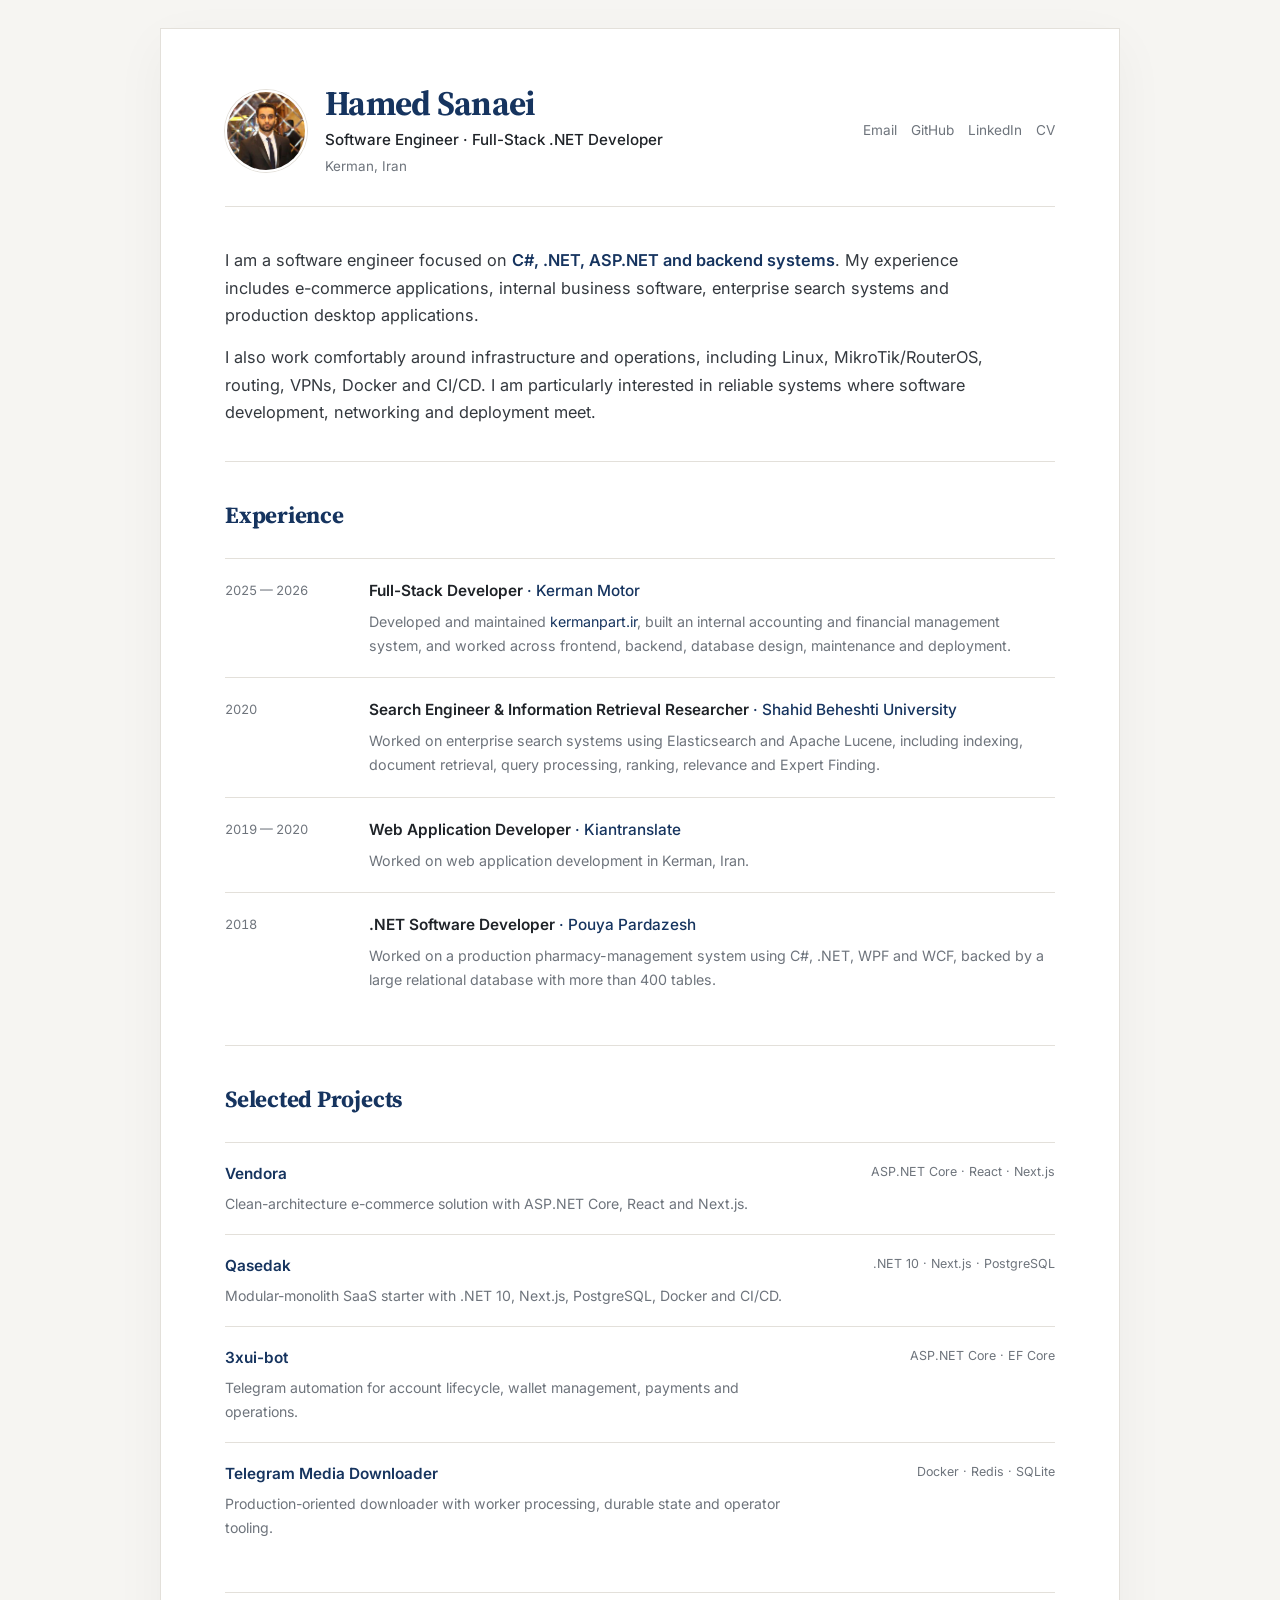
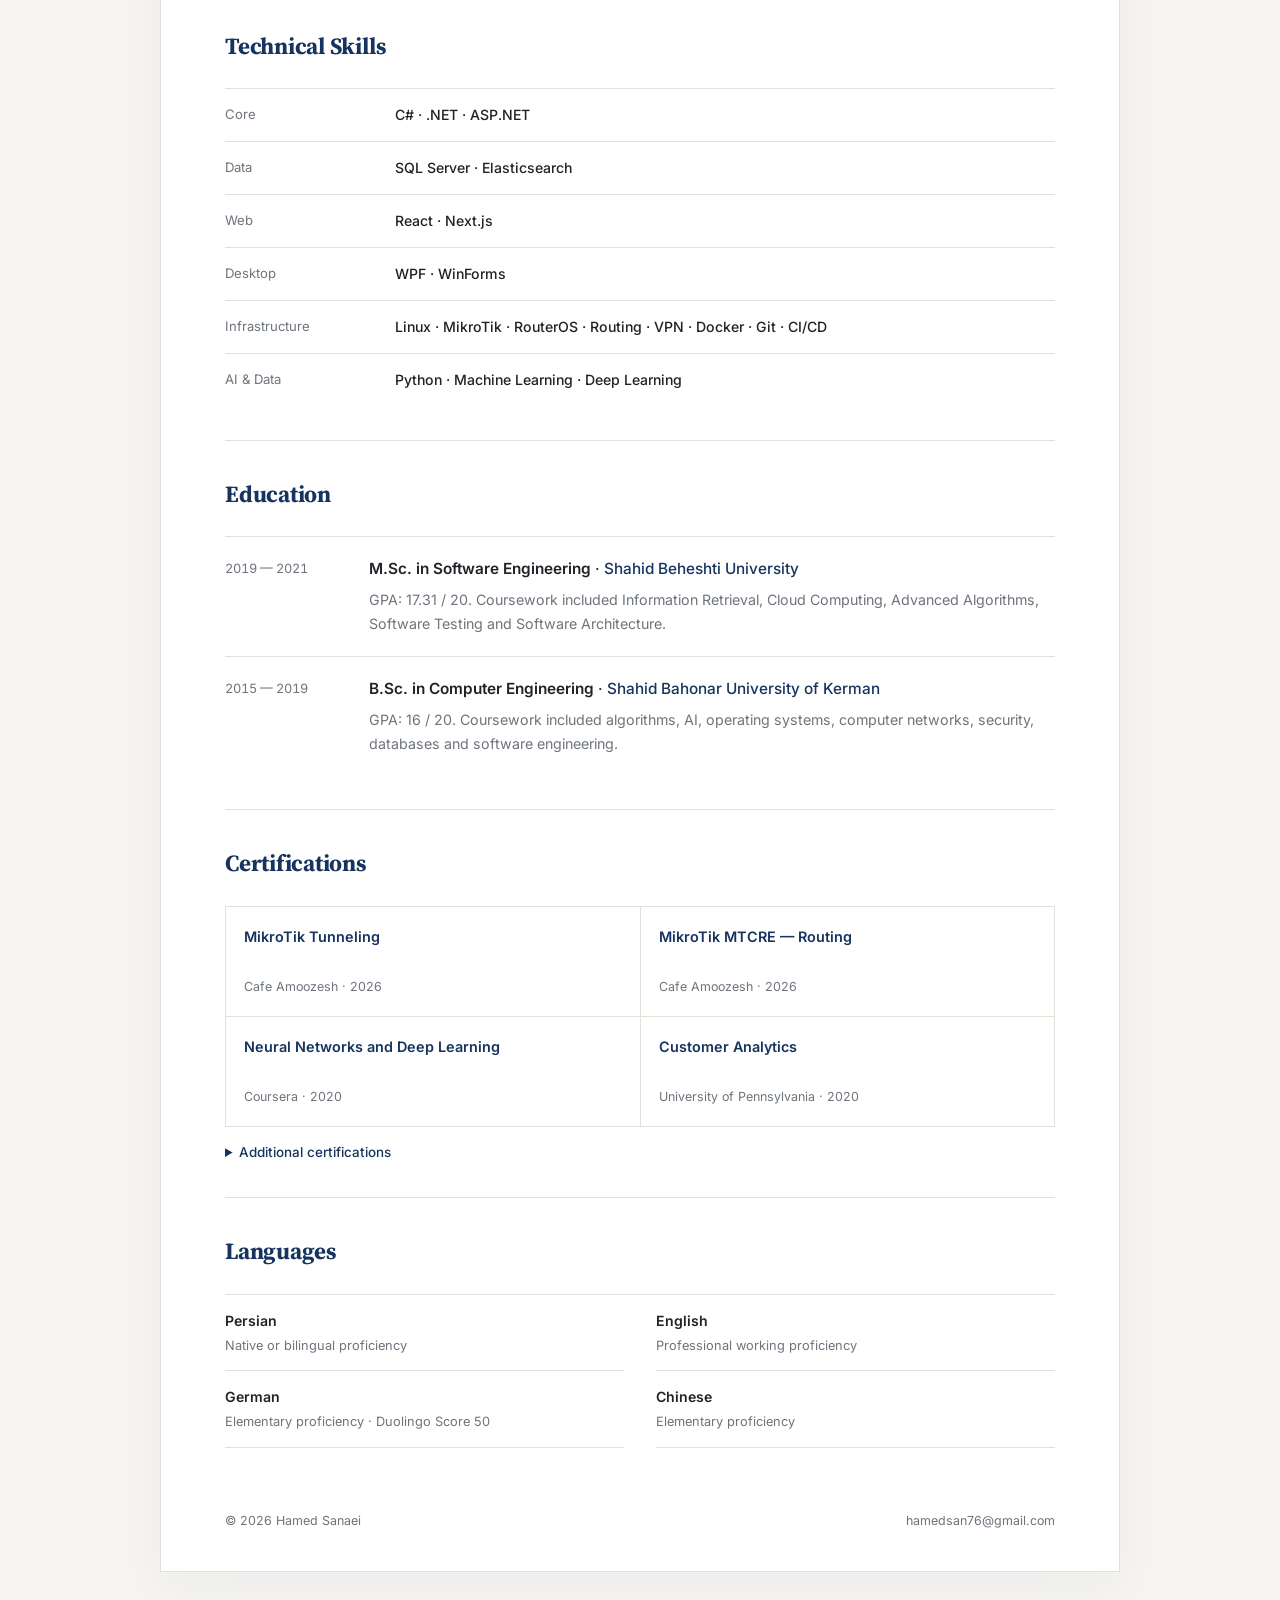
==== index.html @ 93b873ec "feat: publish personal portfolio" ====
<!DOCTYPE html>
<html lang="en">
<head>
  <meta charset="UTF-8">
  <meta name="viewport" content="width=device-width, initial-scale=1.0">

  <title>Hamed Sanaei — Software Engineer</title>
  <meta name="description" content="Hamed Sanaei — Software Engineer and Full-Stack .NET Developer with experience in backend systems, databases, infrastructure, networking, DevOps and enterprise search.">
  <meta name="author" content="Hamed Sanaei">
  <link rel="canonical" href="https://hamedsanaei.github.io/">

  <meta property="og:type" content="profile">
  <meta property="og:title" content="Hamed Sanaei">
  <meta property="og:description" content="Software Engineer · Full-Stack .NET Developer">
  <meta property="og:url" content="https://hamedsanaei.github.io/">
  <meta property="og:image" content="https://hamedsanaei.github.io/assets/profile.png">

  <link rel="icon" href="favicon.svg" type="image/svg+xml">
  <link rel="preconnect" href="https://fonts.googleapis.com">
  <link rel="preconnect" href="https://fonts.gstatic.com" crossorigin>
  <link href="https://fonts.googleapis.com/css2?family=Inter:wght@400;500;600&family=Source+Serif+4:opsz,wght@8..60,600;8..60,700&display=swap" rel="stylesheet">
  <link rel="stylesheet" href="style.css">

  <script type="application/ld+json">
  {
    "@context": "https://schema.org",
    "@type": "Person",
    "name": "Hamed Sanaei",
    "url": "https://hamedsanaei.github.io/",
    "image": "https://hamedsanaei.github.io/assets/profile.png",
    "email": "mailto:hamedsan76@gmail.com",
    "jobTitle": "Software Engineer and Full-Stack .NET Developer",
    "sameAs": [
      "https://github.com/HamedSanaei",
      "https://www.linkedin.com/in/hamedsanaei/"
    ]
  }
  </script>
</head>

<body>
  <div class="page">

    <header class="site-header">
      <div class="identity">
        <img class="avatar" src="assets/profile.png" alt="Hamed Sanaei">
        <div>
          <h1>Hamed Sanaei</h1>
          <p class="role">Software Engineer · Full-Stack .NET Developer</p>
          <p class="location">Kerman, Iran</p>
        </div>
      </div>

      <nav class="links" aria-label="Contact links">
        <a href="mailto:hamedsan76@gmail.com">Email</a>
        <a href="https://github.com/HamedSanaei" target="_blank" rel="noopener">GitHub</a>
        <a href="https://www.linkedin.com/in/hamedsanaei/" target="_blank" rel="noopener">LinkedIn</a>
        <a href="assets/Hamed_Sanaei_CV.pdf" target="_blank" rel="noopener">CV</a>
      </nav>
    </header>

    <main>
      <section class="intro">
        <p>
          I am a software engineer focused on <strong>C#, .NET, ASP.NET and backend systems</strong>.
          My experience includes e-commerce applications, internal business software,
          enterprise search systems and production desktop applications.
        </p>
        <p>
          I also work comfortably around infrastructure and operations, including Linux,
          MikroTik/RouterOS, routing, VPNs, Docker and CI/CD. I am particularly interested in
          reliable systems where software development, networking and deployment meet.
        </p>
      </section>

      <section>
        <h2>Experience</h2>

        <div class="timeline">
          <article class="item">
            <div class="when">2025 — 2026</div>
            <div class="content">
              <h3>Full-Stack Developer <span>· Kerman Motor</span></h3>
              <p>
                Developed and maintained <a href="https://kermanpart.ir" target="_blank" rel="noopener">kermanpart.ir</a>,
                built an internal accounting and financial management system, and worked across
                frontend, backend, database design, maintenance and deployment.
              </p>
            </div>
          </article>

          <article class="item">
            <div class="when">2020</div>
            <div class="content">
              <h3>Search Engineer & Information Retrieval Researcher <span>· Shahid Beheshti University</span></h3>
              <p>
                Worked on enterprise search systems using Elasticsearch and Apache Lucene,
                including indexing, document retrieval, query processing, ranking, relevance
                and Expert Finding.
              </p>
            </div>
          </article>

          <article class="item">
            <div class="when">2019 — 2020</div>
            <div class="content">
              <h3>Web Application Developer <span>· Kiantranslate</span></h3>
              <p>Worked on web application development in Kerman, Iran.</p>
            </div>
          </article>

          <article class="item">
            <div class="when">2018</div>
            <div class="content">
              <h3>.NET Software Developer <span>· Pouya Pardazesh</span></h3>
              <p>
                Worked on a production pharmacy-management system using C#, .NET, WPF and WCF,
                backed by a large relational database with more than 400 tables.
              </p>
            </div>
          </article>
        </div>
      </section>

      <section>
        <h2>Selected Projects</h2>

        <div class="projects">
          <article class="project">
            <div>
              <h3><a href="https://github.com/HamedSanaei/Vendora" target="_blank" rel="noopener">Vendora</a></h3>
              <p>Clean-architecture e-commerce solution with ASP.NET Core, React and Next.js.</p>
            </div>
            <span>ASP.NET Core · React · Next.js</span>
          </article>

          <article class="project">
            <div>
              <h3><a href="https://github.com/HamedSanaei/qasedak" target="_blank" rel="noopener">Qasedak</a></h3>
              <p>Modular-monolith SaaS starter with .NET 10, Next.js, PostgreSQL, Docker and CI/CD.</p>
            </div>
            <span>.NET 10 · Next.js · PostgreSQL</span>
          </article>

          <article class="project">
            <div>
              <h3><a href="https://github.com/HamedSanaei/3xui-bot" target="_blank" rel="noopener">3xui-bot</a></h3>
              <p>Telegram automation for account lifecycle, wallet management, payments and operations.</p>
            </div>
            <span>ASP.NET Core · EF Core</span>
          </article>

          <article class="project">
            <div>
              <h3><a href="https://github.com/HamedSanaei/telegram-media-downloader-bot" target="_blank" rel="noopener">Telegram Media Downloader</a></h3>
              <p>Production-oriented downloader with worker processing, durable state and operator tooling.</p>
            </div>
            <span>Docker · Redis · SQLite</span>
          </article>
        </div>
      </section>

      <section>
        <h2>Technical Skills</h2>

        <div class="skills">
          <div><span>Core</span><strong>C# · .NET · ASP.NET</strong></div>
          <div><span>Data</span><strong>SQL Server · Elasticsearch</strong></div>
          <div><span>Web</span><strong>React · Next.js</strong></div>
          <div><span>Desktop</span><strong>WPF · WinForms</strong></div>
          <div><span>Infrastructure</span><strong>Linux · MikroTik · RouterOS · Routing · VPN · Docker · Git · CI/CD</strong></div>
          <div><span>AI & Data</span><strong>Python · Machine Learning · Deep Learning</strong></div>
        </div>
      </section>

      <section>
        <h2>Education</h2>

        <div class="timeline">
          <article class="item">
            <div class="when">2019 — 2021</div>
            <div class="content">
              <h3>M.Sc. in Software Engineering <span>· Shahid Beheshti University</span></h3>
              <p>
                GPA: 17.31 / 20. Coursework included Information Retrieval, Cloud Computing,
                Advanced Algorithms, Software Testing and Software Architecture.
              </p>
            </div>
          </article>

          <article class="item">
            <div class="when">2015 — 2019</div>
            <div class="content">
              <h3>B.Sc. in Computer Engineering <span>· Shahid Bahonar University of Kerman</span></h3>
              <p>
                GPA: 16 / 20. Coursework included algorithms, AI, operating systems,
                computer networks, security, databases and software engineering.
              </p>
            </div>
          </article>
        </div>
      </section>

      <section>
        <h2>Certifications</h2>

        <div class="certificates">
          <a href="https://cafeamuzesh.com/certificate-2/?cert_hash=2f72addb719e9e5e" target="_blank" rel="noopener">
            <strong>MikroTik Tunneling</strong><span>Cafe Amoozesh · 2026</span>
          </a>

          <a href="https://cafeamuzesh.com/certificate-2/?cert_hash=9915024197c7286a" target="_blank" rel="noopener">
            <strong>MikroTik MTCRE — Routing</strong><span>Cafe Amoozesh · 2026</span>
          </a>

          <a href="https://www.coursera.org/account/accomplishments/certificate/FVRRJS2N8JKE" target="_blank" rel="noopener">
            <strong>Neural Networks and Deep Learning</strong><span>Coursera · 2020</span>
          </a>

          <a href="https://www.coursera.org/account/accomplishments/certificate/TAHZDU7C6SNB" target="_blank" rel="noopener">
            <strong>Customer Analytics</strong><span>University of Pennsylvania · 2020</span>
          </a>
        </div>

        <details class="more">
          <summary>Additional certifications</summary>
          <div class="additional">
            <a href="https://www.coursera.org/account/accomplishments/certificate/T6R2JWB8TSVU" target="_blank" rel="noopener">The Data Scientist's Toolbox — Johns Hopkins</a>
            <a href="https://www.coursera.org/account/accomplishments/certificate/Q3HLKG6UYH5B" target="_blank" rel="noopener">What is Data Science? — IBM</a>
            <a href="https://www.sololearn.com/Certificate/CT-PICY7QQN/pdf" target="_blank" rel="noopener">C# Course — SoloLearn</a>
            <a href="https://www.sololearn.com/Certificate/CT-ZP65Q9W9/pdf" target="_blank" rel="noopener">SQL Fundamentals — SoloLearn</a>
            <a href="https://www.sololearn.com/Certificate/CT-JSWLE2VD/pdf" target="_blank" rel="noopener">JavaScript Course — SoloLearn</a>
          </div>
        </details>
      </section>

      <section>
        <h2>Languages</h2>

        <div class="languages">
          <div><strong>Persian</strong><span>Native or bilingual proficiency</span></div>
          <div><strong>English</strong><span>Professional working proficiency</span></div>
          <div><strong>German</strong><span>Elementary proficiency · Duolingo Score 50</span></div>
          <div><strong>Chinese</strong><span>Elementary proficiency</span></div>
        </div>
      </section>
    </main>

    <footer>
      <span>© 2026 Hamed Sanaei</span>
      <a href="mailto:hamedsan76@gmail.com">hamedsan76@gmail.com</a>
    </footer>

  </div>
</body>
</html>
---- style.css ----
:root {
  --bg: #f6f5f2;
  --paper: #ffffff;
  --text: #1f2328;
  --muted: #6e747c;
  --navy: #16345f;
  --accent: #b9792b;
  --line: #e3e0da;
  --serif: "Source Serif 4", Georgia, serif;
  --sans: "Inter", system-ui, sans-serif;
}

* {
  box-sizing: border-box;
}

html {
  scroll-behavior: smooth;
}

body {
  margin: 0;
  background: var(--bg);
  color: var(--text);
  font-family: var(--sans);
  line-height: 1.7;
}

a {
  color: inherit;
}

.page {
  width: min(960px, calc(100% - 32px));
  margin: 28px auto;
  padding: 56px 64px 40px;
  background: var(--paper);
  border: 1px solid var(--line);
  box-shadow: 0 16px 50px rgba(34, 39, 46, .045);
}

.site-header {
  display: flex;
  align-items: center;
  justify-content: space-between;
  gap: 32px;
  padding-bottom: 28px;
  border-bottom: 1px solid var(--line);
}

.identity {
  display: flex;
  align-items: center;
  gap: 18px;
}

.avatar {
  width: 82px;
  height: 82px;
  flex: 0 0 82px;
  border-radius: 50%;
  object-fit: cover;
  object-position: center top;
  border: 2px solid #fff;
  box-shadow: 0 0 0 1px var(--line);
}

h1,
h2 {
  font-family: var(--serif);
  color: var(--navy);
}

h1 {
  margin: 0;
  font-size: 2.15rem;
  line-height: 1.05;
  letter-spacing: -.02em;
}

.role {
  margin: 6px 0 0;
  color: var(--text);
  font-size: .95rem;
  font-weight: 500;
}

.location {
  margin: 2px 0 0;
  color: var(--muted);
  font-size: .84rem;
}

.links {
  display: flex;
  flex-wrap: wrap;
  justify-content: flex-end;
  gap: 14px;
}

.links a {
  color: var(--muted);
  font-size: .85rem;
  text-decoration: none;
  border-bottom: 1px solid transparent;
}

.links a:hover {
  color: var(--navy);
  border-bottom-color: var(--navy);
}

main {
  padding-top: 8px;
}

section {
  padding: 34px 0;
  border-bottom: 1px solid var(--line);
}

section:last-child {
  border-bottom: 0;
}

.intro {
  padding-top: 32px;
}

.intro p {
  max-width: 790px;
  margin: 0;
  font-size: 1.02rem;
  color: #34393f;
}

.intro p + p {
  margin-top: 14px;
}

.intro strong {
  color: var(--navy);
  font-weight: 600;
}

h2 {
  margin: 0 0 22px;
  font-size: 1.45rem;
  font-weight: 700;
  letter-spacing: -.01em;
}

.timeline {
  border-top: 1px solid var(--line);
}

.item {
  display: grid;
  grid-template-columns: 120px 1fr;
  gap: 24px;
  padding: 19px 0;
  border-bottom: 1px solid var(--line);
}

.item:last-child {
  border-bottom: 0;
}

.when {
  padding-top: 2px;
  color: var(--muted);
  font-size: .8rem;
  font-variant-numeric: tabular-nums;
}

.content h3,
.project h3 {
  margin: 0;
  font-size: .96rem;
  font-weight: 600;
  color: var(--text);
}

.content h3 span {
  color: var(--navy);
  font-weight: 500;
}

.content p {
  margin: 6px 0 0;
  color: var(--muted);
  font-size: .89rem;
}

.content a {
  color: var(--navy);
  text-decoration: none;
}

.projects {
  border-top: 1px solid var(--line);
}

.project {
  display: grid;
  grid-template-columns: 1fr 220px;
  gap: 24px;
  align-items: start;
  padding: 18px 0;
  border-bottom: 1px solid var(--line);
}

.project:last-child {
  border-bottom: 0;
}

.project h3 a {
  color: var(--navy);
  text-decoration: none;
}

.project h3 a:hover {
  text-decoration: underline;
  text-underline-offset: 3px;
}

.project p {
  margin: 5px 0 0;
  color: var(--muted);
  font-size: .88rem;
}

.project > span {
  color: var(--muted);
  font-size: .78rem;
  text-align: right;
}

.skills {
  border-top: 1px solid var(--line);
}

.skills > div {
  display: grid;
  grid-template-columns: 150px 1fr;
  gap: 20px;
  padding: 14px 0;
  border-bottom: 1px solid var(--line);
}

.skills > div:last-child {
  border-bottom: 0;
}

.skills span {
  color: var(--muted);
  font-size: .82rem;
}

.skills strong {
  color: var(--text);
  font-size: .88rem;
  font-weight: 500;
}

.certificates {
  display: grid;
  grid-template-columns: 1fr 1fr;
  border-top: 1px solid var(--line);
  border-left: 1px solid var(--line);
}

.certificates a {
  min-height: 110px;
  padding: 18px;
  display: flex;
  flex-direction: column;
  justify-content: space-between;
  border-right: 1px solid var(--line);
  border-bottom: 1px solid var(--line);
  text-decoration: none;
}

.certificates a:hover {
  background: #faf9f6;
}

.certificates strong {
  color: var(--navy);
  font-size: .9rem;
  font-weight: 600;
}

.certificates span {
  margin-top: 12px;
  color: var(--muted);
  font-size: .78rem;
}

.more {
  margin-top: 14px;
}

.more summary {
  width: fit-content;
  cursor: pointer;
  color: var(--navy);
  font-size: .84rem;
  font-weight: 500;
}

.additional {
  margin-top: 12px;
  display: grid;
  gap: 7px;
}

.additional a {
  color: var(--muted);
  font-size: .84rem;
  text-decoration: none;
}

.additional a:hover {
  color: var(--navy);
}

.languages {
  display: grid;
  grid-template-columns: 1fr 1fr;
  gap: 0 32px;
  border-top: 1px solid var(--line);
}

.languages > div {
  padding: 14px 0;
  border-bottom: 1px solid var(--line);
}

.languages strong {
  display: block;
  color: var(--text);
  font-size: .88rem;
  font-weight: 600;
}

.languages span {
  display: block;
  margin-top: 2px;
  color: var(--muted);
  font-size: .8rem;
}

footer {
  padding-top: 28px;
  display: flex;
  justify-content: space-between;
  gap: 20px;
  color: var(--muted);
  font-size: .78rem;
}

footer a {
  color: var(--muted);
  text-decoration: none;
}

footer a:hover {
  color: var(--navy);
}

@media (max-width: 720px) {
  .page {
    width: min(100% - 20px, 960px);
    margin: 10px auto;
    padding: 34px 22px 28px;
  }

  .site-header {
    align-items: flex-start;
    flex-direction: column;
  }

  .links {
    justify-content: flex-start;
  }

  .avatar {
    width: 70px;
    height: 70px;
    flex-basis: 70px;
  }

  h1 {
    font-size: 1.8rem;
  }

  .item,
  .project,
  .skills > div {
    grid-template-columns: 1fr;
    gap: 7px;
  }

  .project > span {
    text-align: left;
  }

  .certificates,
  .languages {
    grid-template-columns: 1fr;
  }

  footer {
    flex-direction: column;
  }
}
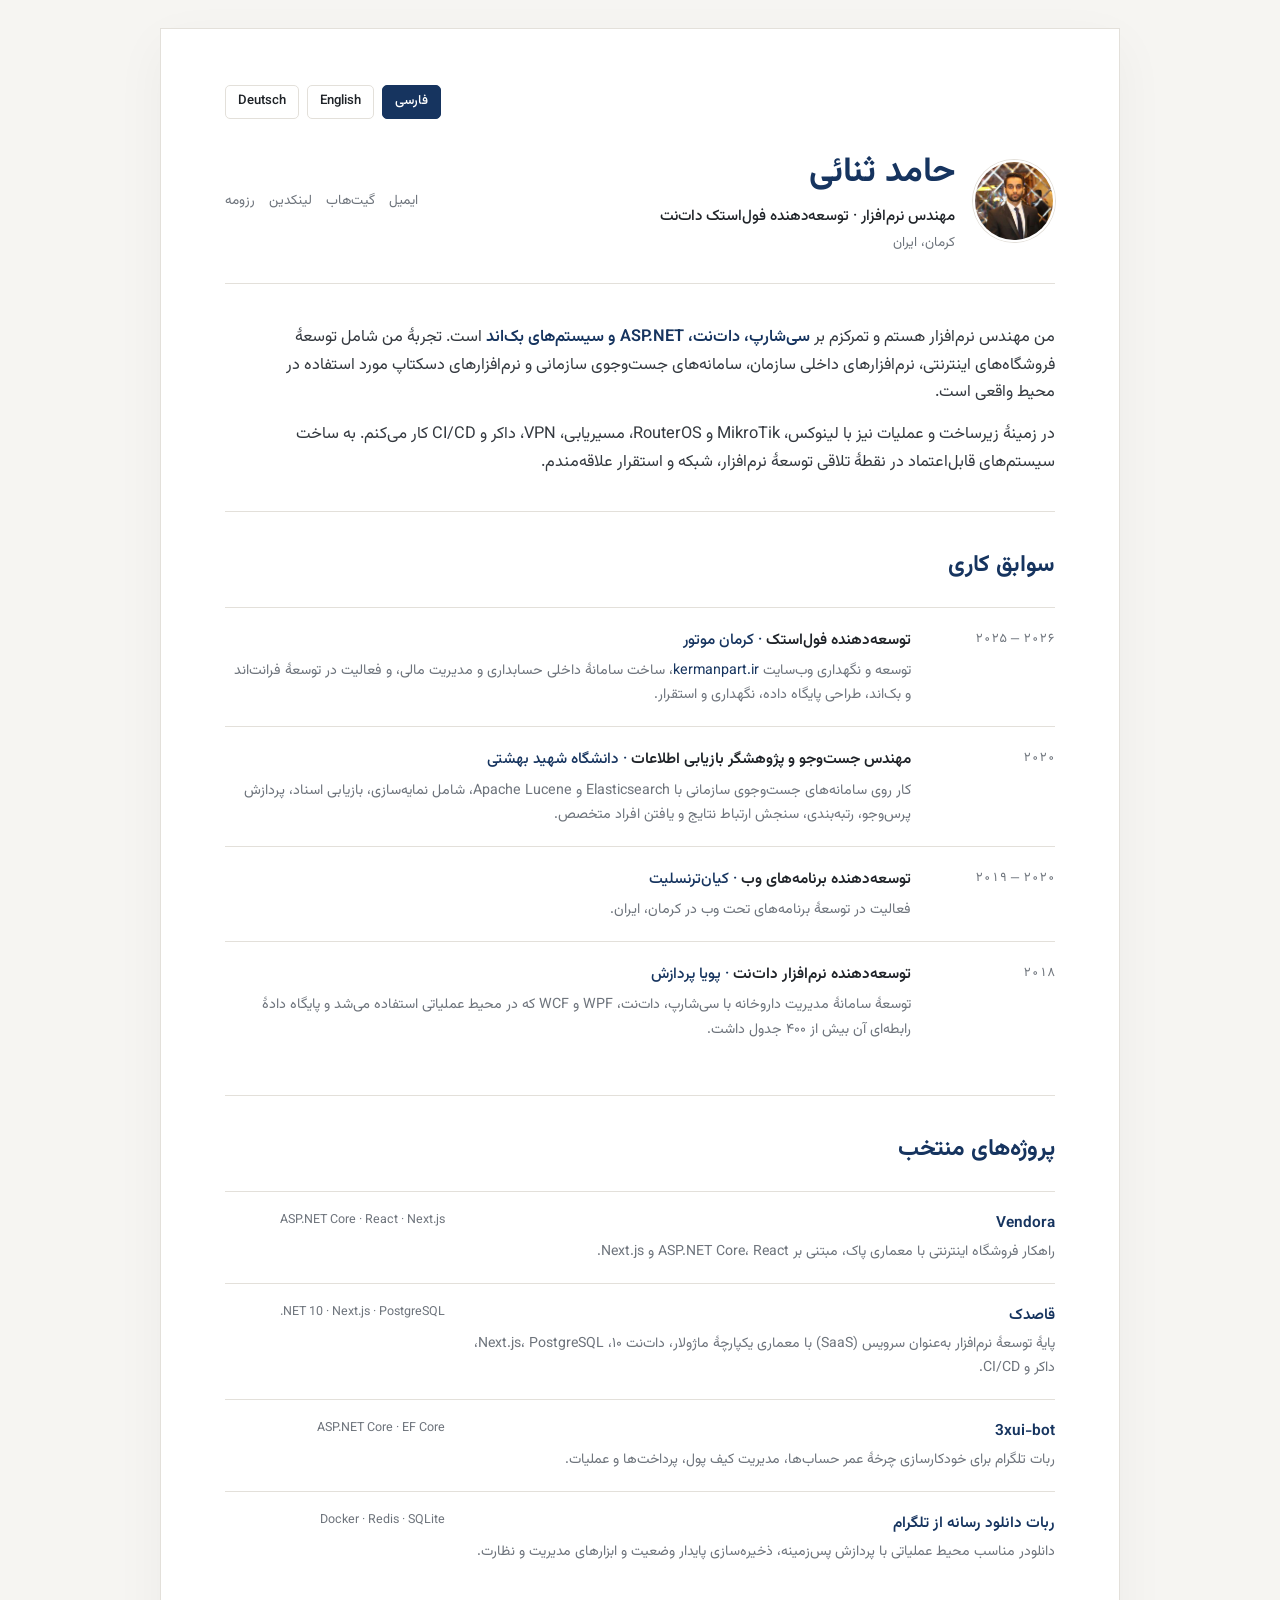
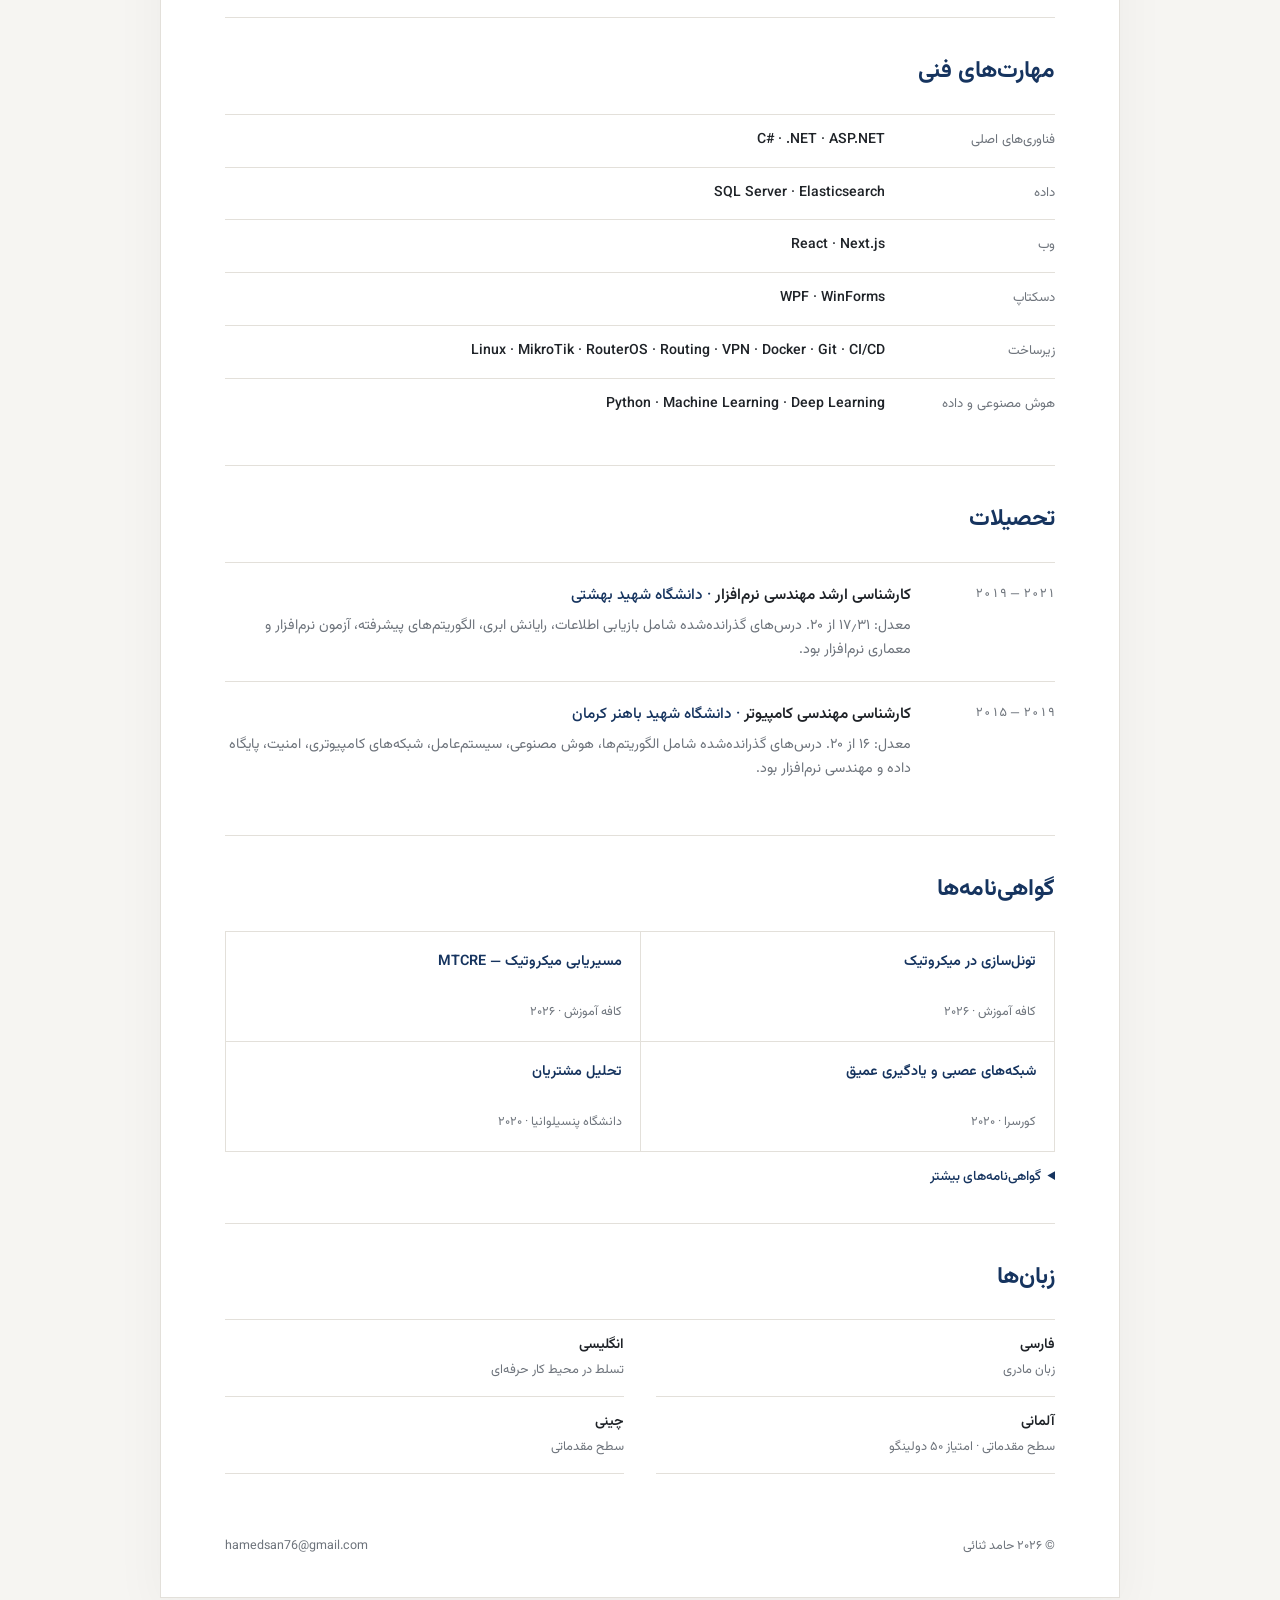
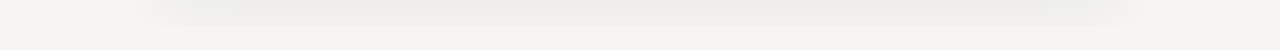
==== commit 625efae4: "feat: add Persian default and localized portfolio on custom domain" ====
--- a/index.html
+++ b/index.html
@@ -1,256 +1,14 @@
 <!DOCTYPE html>
-<html lang="en">
+<html lang="fa" dir="rtl">
 <head>
   <meta charset="UTF-8">
   <meta name="viewport" content="width=device-width, initial-scale=1.0">
-
-  <title>Hamed Sanaei — Software Engineer</title>
-  <meta name="description" content="Hamed Sanaei — Software Engineer and Full-Stack .NET Developer with experience in backend systems, databases, infrastructure, networking, DevOps and enterprise search.">
-  <meta name="author" content="Hamed Sanaei">
-  <link rel="canonical" href="https://hamedsanaei.github.io/">
-
-  <meta property="og:type" content="profile">
-  <meta property="og:title" content="Hamed Sanaei">
-  <meta property="og:description" content="Software Engineer · Full-Stack .NET Developer">
-  <meta property="og:url" content="https://hamedsanaei.github.io/">
-  <meta property="og:image" content="https://hamedsanaei.github.io/assets/profile.png">
-
-  <link rel="icon" href="favicon.svg" type="image/svg+xml">
-  <link rel="preconnect" href="https://fonts.googleapis.com">
-  <link rel="preconnect" href="https://fonts.gstatic.com" crossorigin>
-  <link href="https://fonts.googleapis.com/css2?family=Inter:wght@400;500;600&family=Source+Serif+4:opsz,wght@8..60,600;8..60,700&display=swap" rel="stylesheet">
-  <link rel="stylesheet" href="style.css">
-
-  <script type="application/ld+json">
-  {
-    "@context": "https://schema.org",
-    "@type": "Person",
-    "name": "Hamed Sanaei",
-    "url": "https://hamedsanaei.github.io/",
-    "image": "https://hamedsanaei.github.io/assets/profile.png",
-    "email": "mailto:hamedsan76@gmail.com",
-    "jobTitle": "Software Engineer and Full-Stack .NET Developer",
-    "sameAs": [
-      "https://github.com/HamedSanaei",
-      "https://www.linkedin.com/in/hamedsanaei/"
-    ]
-  }
-  </script>
+  <title>حامد ثنائی | مهندس نرم‌افزار و توسعه‌دهنده دات‌نت</title>
+  <link rel="canonical" href="https://hamedsanaei.ir/fa/">
+  <meta http-equiv="refresh" content="0; url=/fa/">
 </head>
-
 <body>
-  <div class="page">
-
-    <header class="site-header">
-      <div class="identity">
-        <img class="avatar" src="assets/profile.png" alt="Hamed Sanaei">
-        <div>
-          <h1>Hamed Sanaei</h1>
-          <p class="role">Software Engineer · Full-Stack .NET Developer</p>
-          <p class="location">Kerman, Iran</p>
-        </div>
-      </div>
-
-      <nav class="links" aria-label="Contact links">
-        <a href="mailto:hamedsan76@gmail.com">Email</a>
-        <a href="https://github.com/HamedSanaei" target="_blank" rel="noopener">GitHub</a>
-        <a href="https://www.linkedin.com/in/hamedsanaei/" target="_blank" rel="noopener">LinkedIn</a>
-        <a href="assets/Hamed_Sanaei_CV.pdf" target="_blank" rel="noopener">CV</a>
-      </nav>
-    </header>
-
-    <main>
-      <section class="intro">
-        <p>
-          I am a software engineer focused on <strong>C#, .NET, ASP.NET and backend systems</strong>.
-          My experience includes e-commerce applications, internal business software,
-          enterprise search systems and production desktop applications.
-        </p>
-        <p>
-          I also work comfortably around infrastructure and operations, including Linux,
-          MikroTik/RouterOS, routing, VPNs, Docker and CI/CD. I am particularly interested in
-          reliable systems where software development, networking and deployment meet.
-        </p>
-      </section>
-
-      <section>
-        <h2>Experience</h2>
-
-        <div class="timeline">
-          <article class="item">
-            <div class="when">2025 — 2026</div>
-            <div class="content">
-              <h3>Full-Stack Developer <span>· Kerman Motor</span></h3>
-              <p>
-                Developed and maintained <a href="https://kermanpart.ir" target="_blank" rel="noopener">kermanpart.ir</a>,
-                built an internal accounting and financial management system, and worked across
-                frontend, backend, database design, maintenance and deployment.
-              </p>
-            </div>
-          </article>
-
-          <article class="item">
-            <div class="when">2020</div>
-            <div class="content">
-              <h3>Search Engineer & Information Retrieval Researcher <span>· Shahid Beheshti University</span></h3>
-              <p>
-                Worked on enterprise search systems using Elasticsearch and Apache Lucene,
-                including indexing, document retrieval, query processing, ranking, relevance
-                and Expert Finding.
-              </p>
-            </div>
-          </article>
-
-          <article class="item">
-            <div class="when">2019 — 2020</div>
-            <div class="content">
-              <h3>Web Application Developer <span>· Kiantranslate</span></h3>
-              <p>Worked on web application development in Kerman, Iran.</p>
-            </div>
-          </article>
-
-          <article class="item">
-            <div class="when">2018</div>
-            <div class="content">
-              <h3>.NET Software Developer <span>· Pouya Pardazesh</span></h3>
-              <p>
-                Worked on a production pharmacy-management system using C#, .NET, WPF and WCF,
-                backed by a large relational database with more than 400 tables.
-              </p>
-            </div>
-          </article>
-        </div>
-      </section>
-
-      <section>
-        <h2>Selected Projects</h2>
-
-        <div class="projects">
-          <article class="project">
-            <div>
-              <h3><a href="https://github.com/HamedSanaei/Vendora" target="_blank" rel="noopener">Vendora</a></h3>
-              <p>Clean-architecture e-commerce solution with ASP.NET Core, React and Next.js.</p>
-            </div>
-            <span>ASP.NET Core · React · Next.js</span>
-          </article>
-
-          <article class="project">
-            <div>
-              <h3><a href="https://github.com/HamedSanaei/qasedak" target="_blank" rel="noopener">Qasedak</a></h3>
-              <p>Modular-monolith SaaS starter with .NET 10, Next.js, PostgreSQL, Docker and CI/CD.</p>
-            </div>
-            <span>.NET 10 · Next.js · PostgreSQL</span>
-          </article>
-
-          <article class="project">
-            <div>
-              <h3><a href="https://github.com/HamedSanaei/3xui-bot" target="_blank" rel="noopener">3xui-bot</a></h3>
-              <p>Telegram automation for account lifecycle, wallet management, payments and operations.</p>
-            </div>
-            <span>ASP.NET Core · EF Core</span>
-          </article>
-
-          <article class="project">
-            <div>
-              <h3><a href="https://github.com/HamedSanaei/telegram-media-downloader-bot" target="_blank" rel="noopener">Telegram Media Downloader</a></h3>
-              <p>Production-oriented downloader with worker processing, durable state and operator tooling.</p>
-            </div>
-            <span>Docker · Redis · SQLite</span>
-          </article>
-        </div>
-      </section>
-
-      <section>
-        <h2>Technical Skills</h2>
-
-        <div class="skills">
-          <div><span>Core</span><strong>C# · .NET · ASP.NET</strong></div>
-          <div><span>Data</span><strong>SQL Server · Elasticsearch</strong></div>
-          <div><span>Web</span><strong>React · Next.js</strong></div>
-          <div><span>Desktop</span><strong>WPF · WinForms</strong></div>
-          <div><span>Infrastructure</span><strong>Linux · MikroTik · RouterOS · Routing · VPN · Docker · Git · CI/CD</strong></div>
-          <div><span>AI & Data</span><strong>Python · Machine Learning · Deep Learning</strong></div>
-        </div>
-      </section>
-
-      <section>
-        <h2>Education</h2>
-
-        <div class="timeline">
-          <article class="item">
-            <div class="when">2019 — 2021</div>
-            <div class="content">
-              <h3>M.Sc. in Software Engineering <span>· Shahid Beheshti University</span></h3>
-              <p>
-                GPA: 17.31 / 20. Coursework included Information Retrieval, Cloud Computing,
-                Advanced Algorithms, Software Testing and Software Architecture.
-              </p>
-            </div>
-          </article>
-
-          <article class="item">
-            <div class="when">2015 — 2019</div>
-            <div class="content">
-              <h3>B.Sc. in Computer Engineering <span>· Shahid Bahonar University of Kerman</span></h3>
-              <p>
-                GPA: 16 / 20. Coursework included algorithms, AI, operating systems,
-                computer networks, security, databases and software engineering.
-              </p>
-            </div>
-          </article>
-        </div>
-      </section>
-
-      <section>
-        <h2>Certifications</h2>
-
-        <div class="certificates">
-          <a href="https://cafeamuzesh.com/certificate-2/?cert_hash=2f72addb719e9e5e" target="_blank" rel="noopener">
-            <strong>MikroTik Tunneling</strong><span>Cafe Amoozesh · 2026</span>
-          </a>
-
-          <a href="https://cafeamuzesh.com/certificate-2/?cert_hash=9915024197c7286a" target="_blank" rel="noopener">
-            <strong>MikroTik MTCRE — Routing</strong><span>Cafe Amoozesh · 2026</span>
-          </a>
-
-          <a href="https://www.coursera.org/account/accomplishments/certificate/FVRRJS2N8JKE" target="_blank" rel="noopener">
-            <strong>Neural Networks and Deep Learning</strong><span>Coursera · 2020</span>
-          </a>
-
-          <a href="https://www.coursera.org/account/accomplishments/certificate/TAHZDU7C6SNB" target="_blank" rel="noopener">
-            <strong>Customer Analytics</strong><span>University of Pennsylvania · 2020</span>
-          </a>
-        </div>
-
-        <details class="more">
-          <summary>Additional certifications</summary>
-          <div class="additional">
-            <a href="https://www.coursera.org/account/accomplishments/certificate/T6R2JWB8TSVU" target="_blank" rel="noopener">The Data Scientist's Toolbox — Johns Hopkins</a>
-            <a href="https://www.coursera.org/account/accomplishments/certificate/Q3HLKG6UYH5B" target="_blank" rel="noopener">What is Data Science? — IBM</a>
-            <a href="https://www.sololearn.com/Certificate/CT-PICY7QQN/pdf" target="_blank" rel="noopener">C# Course — SoloLearn</a>
-            <a href="https://www.sololearn.com/Certificate/CT-ZP65Q9W9/pdf" target="_blank" rel="noopener">SQL Fundamentals — SoloLearn</a>
-            <a href="https://www.sololearn.com/Certificate/CT-JSWLE2VD/pdf" target="_blank" rel="noopener">JavaScript Course — SoloLearn</a>
-          </div>
-        </details>
-      </section>
-
-      <section>
-        <h2>Languages</h2>
-
-        <div class="languages">
-          <div><strong>Persian</strong><span>Native or bilingual proficiency</span></div>
-          <div><strong>English</strong><span>Professional working proficiency</span></div>
-          <div><strong>German</strong><span>Elementary proficiency · Duolingo Score 50</span></div>
-          <div><strong>Chinese</strong><span>Elementary proficiency</span></div>
-        </div>
-      </section>
-    </main>
-
-    <footer>
-      <span>© 2026 Hamed Sanaei</span>
-      <a href="mailto:hamedsan76@gmail.com">hamedsan76@gmail.com</a>
-    </footer>
-
-  </div>
+  <p>در حال انتقال به <a href="/fa/">پرتفولیوی فارسی حامد ثنائی</a>…</p>
+  <nav aria-label="انتخاب زبان"><a href="/en/" lang="en">English</a> · <a href="/de/" lang="de">Deutsch</a></nav>
 </body>
 </html>
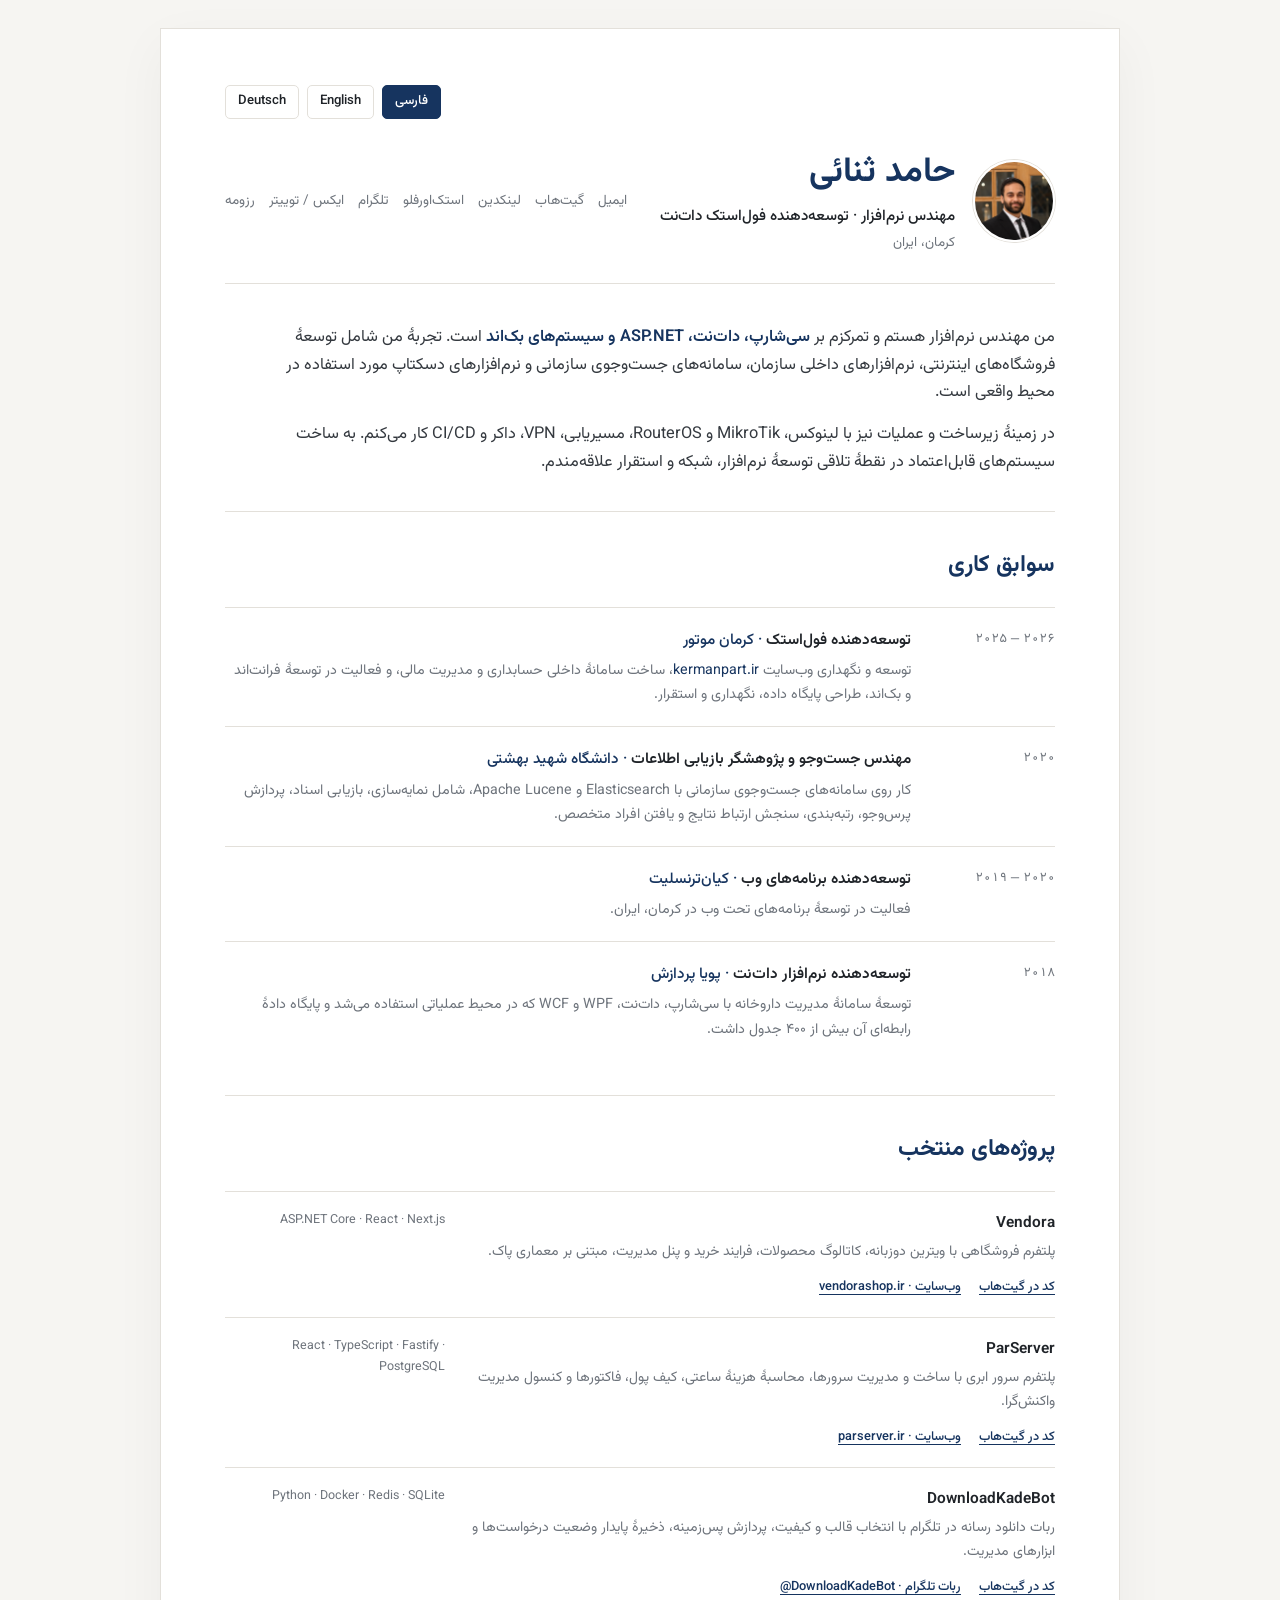
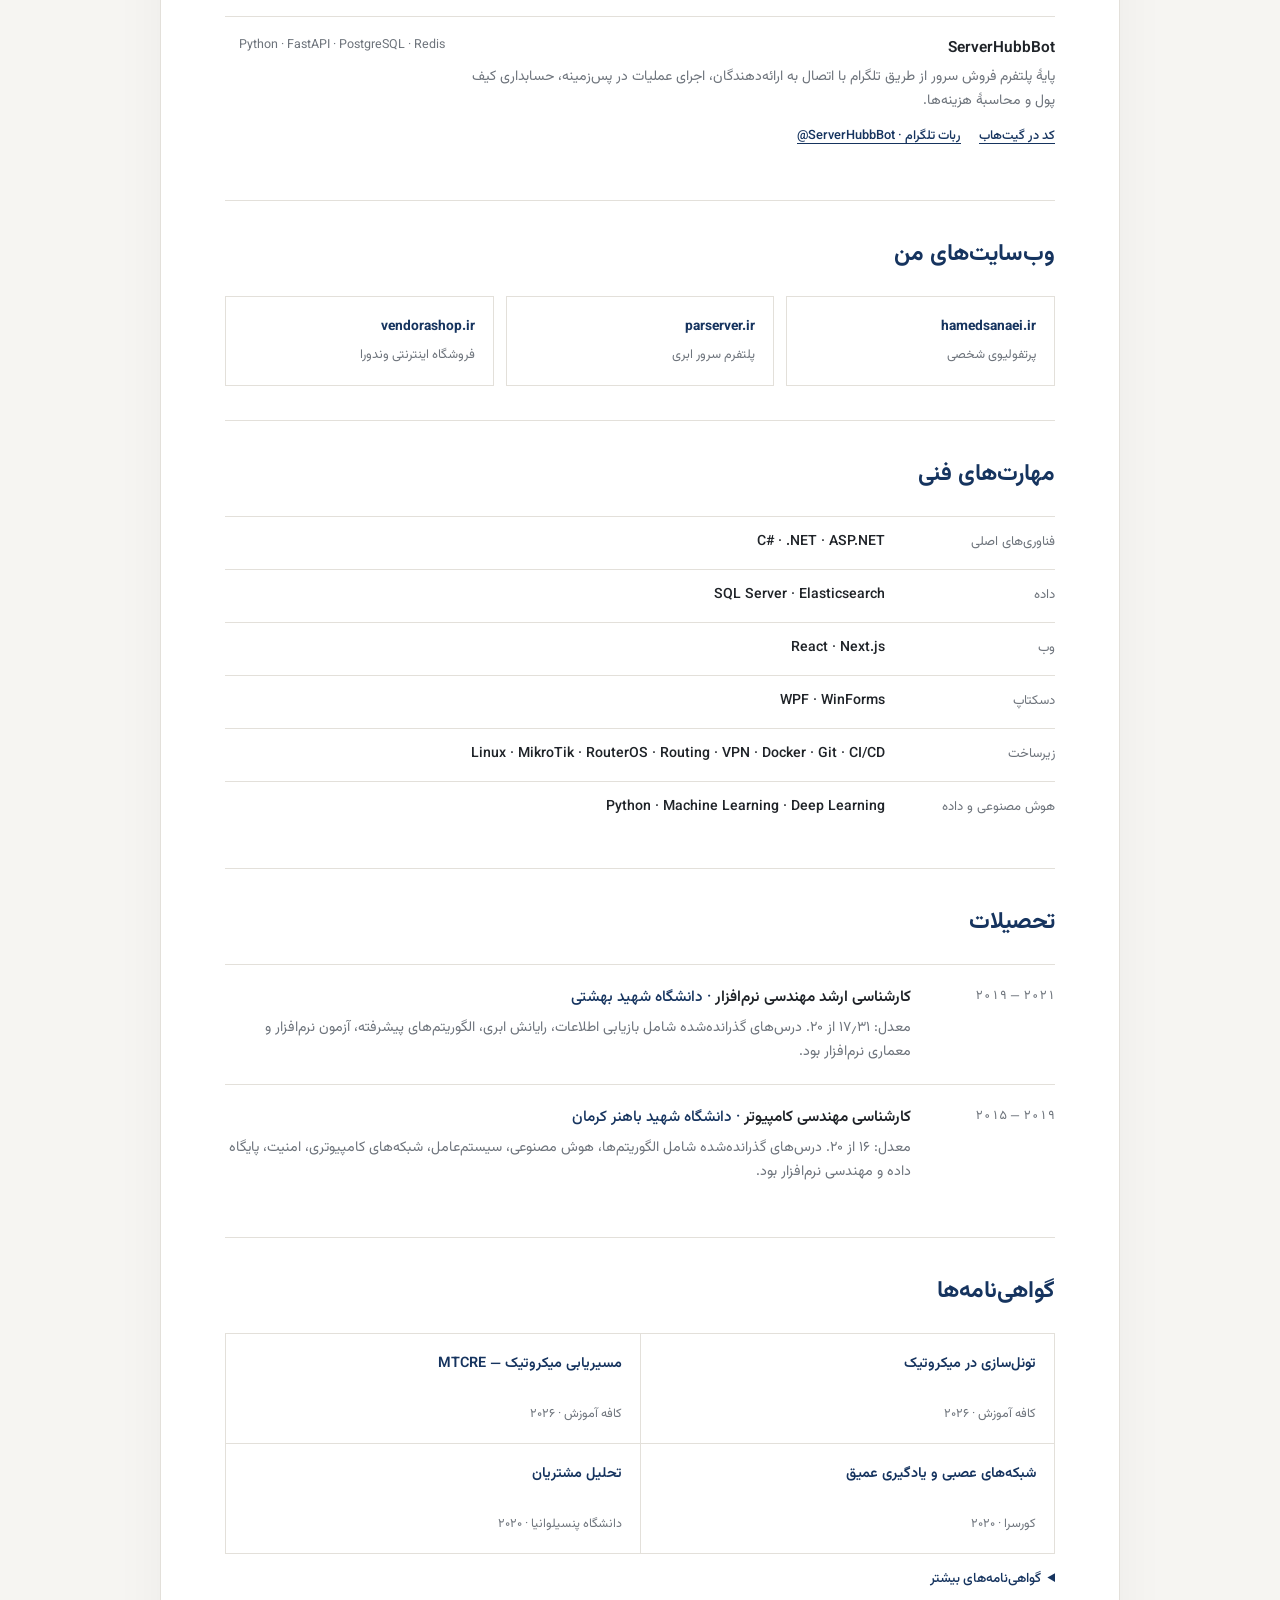
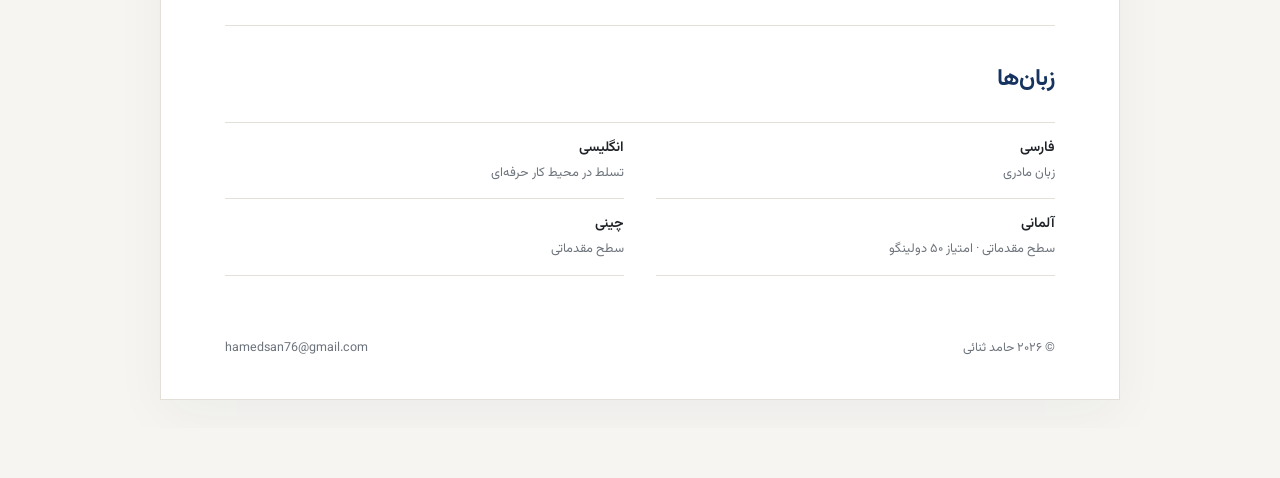
==== commit 98e27836: "Update portfolio favicon and search metadata" ====
--- a/index.html
+++ b/index.html
@@ -4,6 +4,8 @@
   <meta charset="UTF-8">
   <meta name="viewport" content="width=device-width, initial-scale=1.0">
   <title>حامد ثنائی | مهندس نرم‌افزار و توسعه‌دهنده دات‌نت</title>
+  <meta name="description" content="حامد ثنائی، مهندس نرم‌افزار و توسعه‌دهنده فول‌استک دات‌نت. نمونه‌کارها، سوابق و راه‌های ارتباطی.">
+  <link rel="icon" href="/favicon.png" type="image/png" sizes="96x96">
   <link rel="canonical" href="https://hamedsanaei.ir/fa/">
   <meta http-equiv="refresh" content="0; url=/fa/">
 </head>
